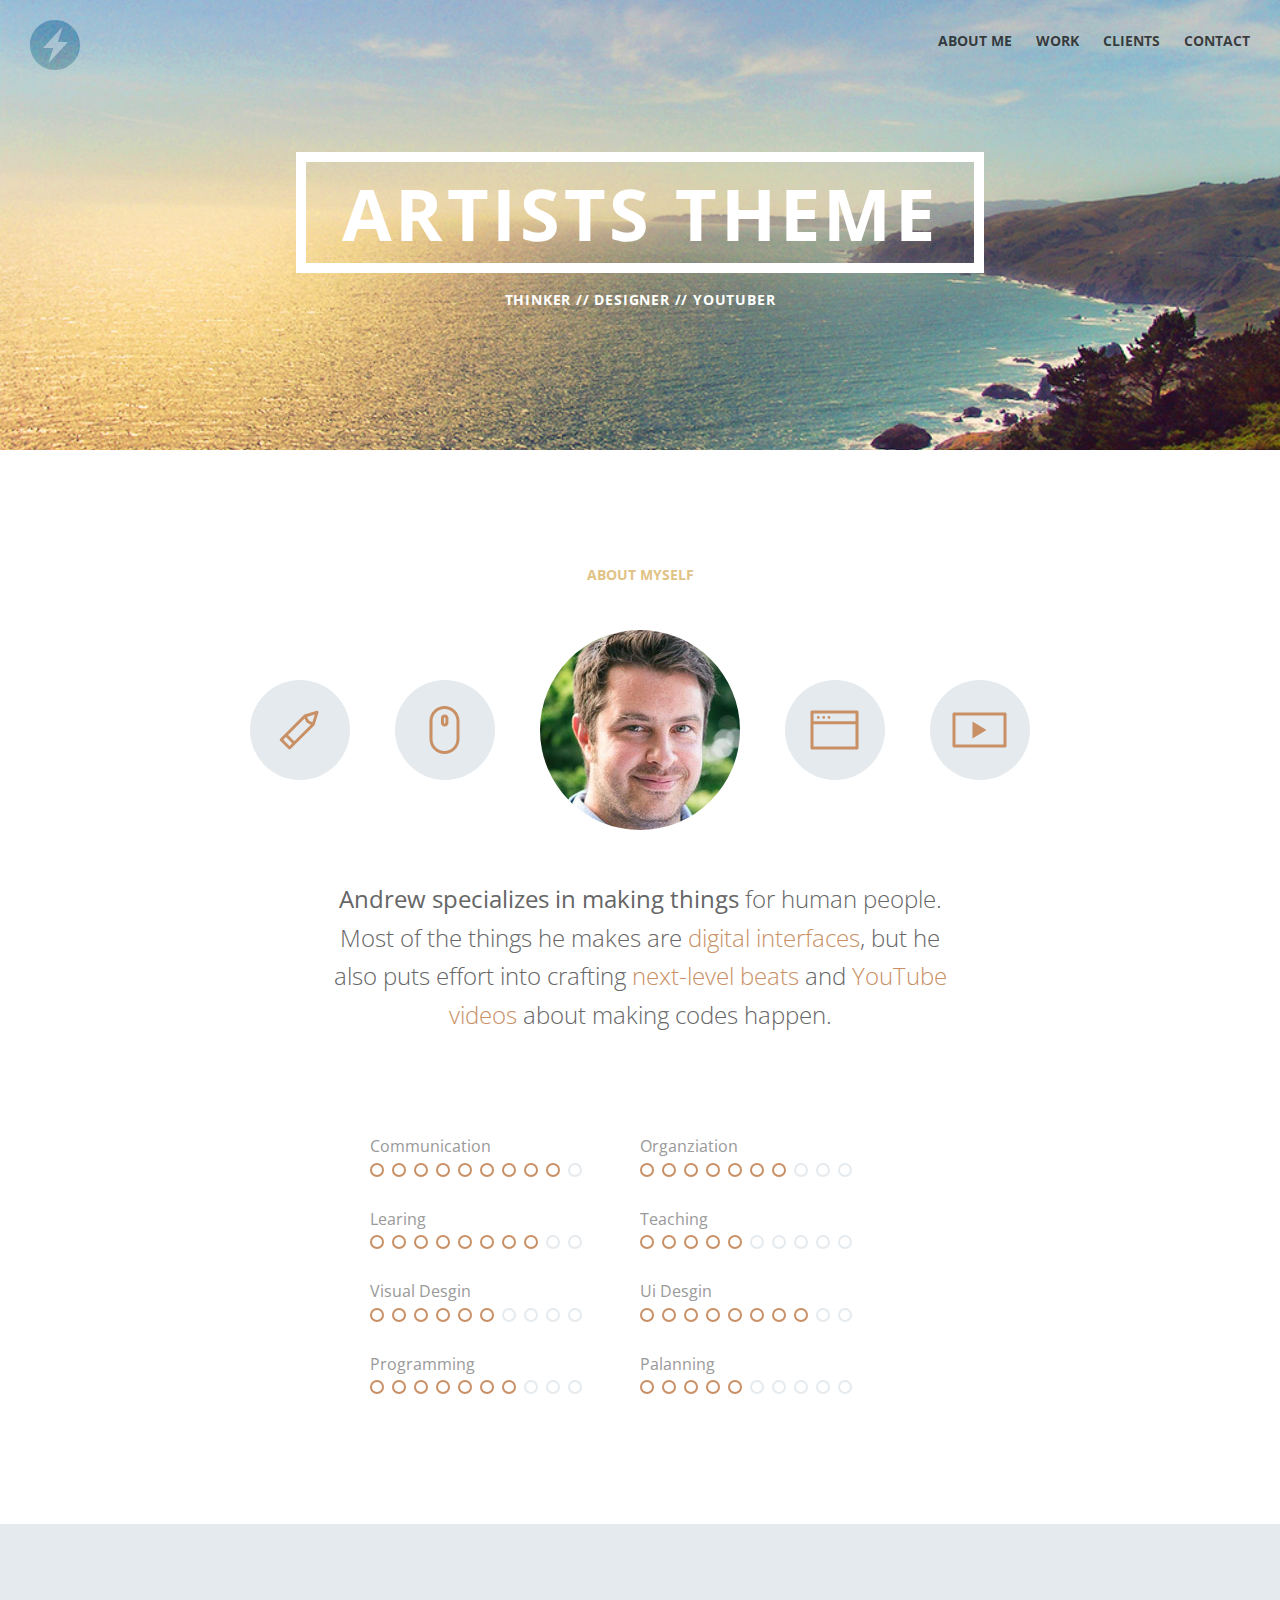
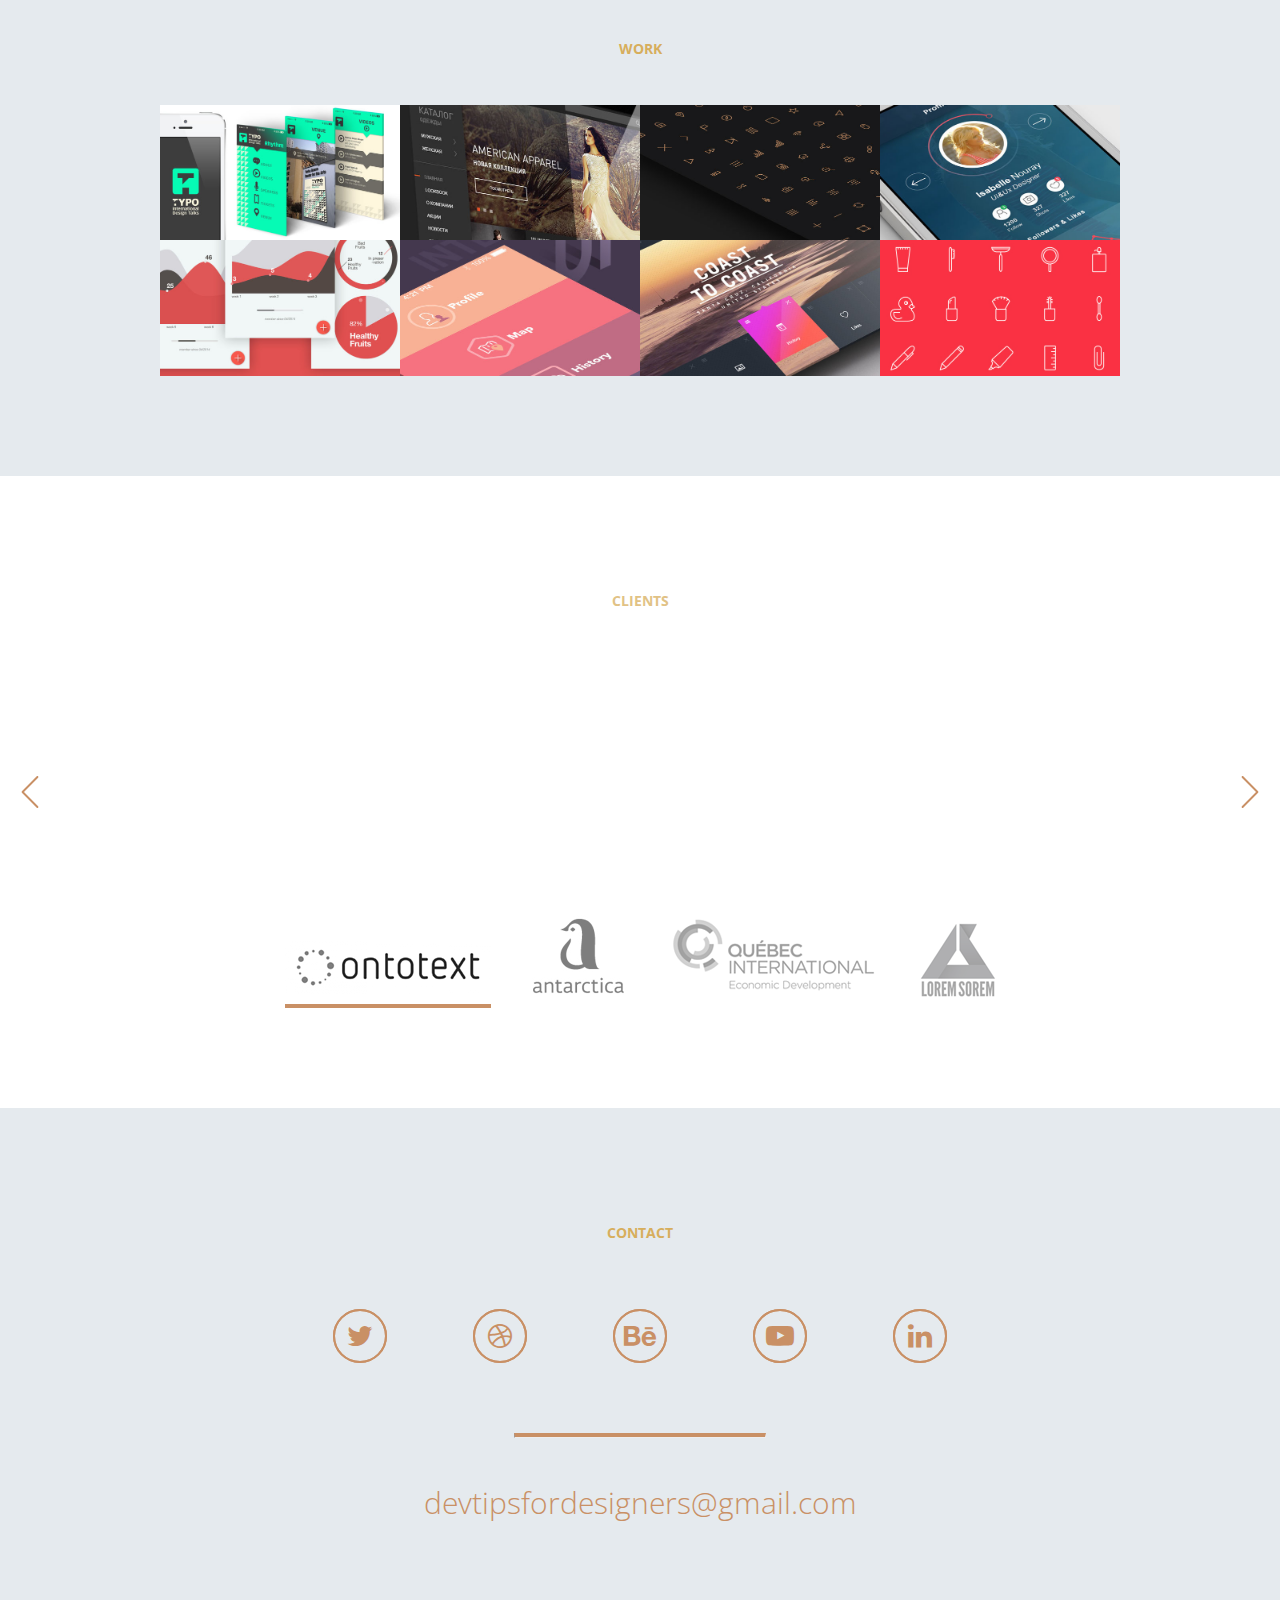
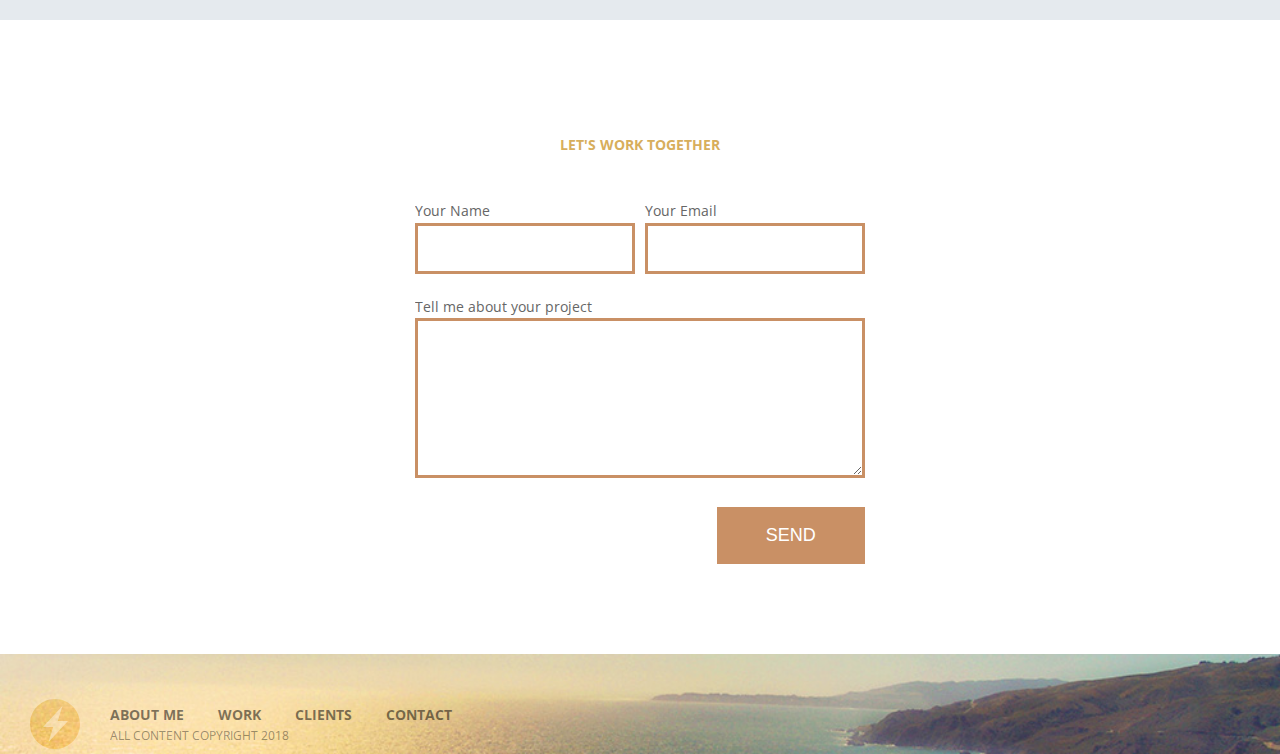
==== index.html @ e243131c "-firtstcommit-" ====
<!DOCTYPE html>
<!DOCTYPE html>
<html>
<head>
	 <meta charset="UTF-8">
    <meta name="description" content="protoflio">
  <meta name="keywords" content="HTML,CSS,XML,JavaScript">
  <meta name="author" content="Eslam Desha">
  <meta name="viewport" content="width=device-width, initial-scale=1.0">
	<title>protoflio</title>




<link href="https://fonts.googleapis.com/css?family=Open+Sans:300,400" rel="stylesheet">



  <link rel="stylesheet" type="text/css" href="css/font-awesome.min.css">
   <link rel="stylesheet" type="text/css" href=" css/animationbouncs.css">
   <link rel="stylesheet" type="text/css" href="icomoon/style.css">
 <link rel="stylesheet" type="text/css" href="css/index.css">

</head>
<body>
	<header>
		<nav>
			<a href="#about-me">About me</a>
			<a href="#work">Work</a>
			<a href="#clients">Clients</a>
			<a href="#contact">contact</a>
		</nav>
		<h1> <span>Artists Theme</span></h1>
		<p class="header-p">Thinker // Designer // YouTuber </p>
	</header>
   
 <!--
  about me  start
  --> 
	<section  class="about-me">
   		<h3 id="about-me">About Myself</h3>
   		<div class="about-img">
   			<div class="face-img">
   			</div>
   			<div class="icon-pencil">
   		    	<img src="img/icons/icon-pencil.svg">
      		</div>
   			<div class="icon-mouse">
   				<img src="img/icons/icon-mouse.svg">
   			 </div>
   			<div class="icon-browser">
   		    	<img src="img/icons/icon-browser.svg">
   			</div>
   			<div class="icon-video" >
   				<img src="img/icons/icon-video.svg">
   			</div>
   		</div>
   		<div class="about-p">
   	<p>	<strong>Andrew specializes in making things</strong> for human people. Most of the things he makes are <a>digital interfaces</a>, but he also puts effort into crafting <a>next-level beats</a> and <a>YouTube videos</a> about making codes happen.</p>
   		</div>
   		<div class="area-skills">
       <div class="skill-about">
         <div class="skill-label">communication</div>
         <div class="skill-icon skill-9">
           <span></span><span></span> <span></span> <span></span><span></span>
           <span></span><span></span> <span></span> <span></span><span></span>
         </div>
       </div> 
       <div class="skill-about">
         <div class="skill-label">organziation</div>
         <div class="skill-icon skill-7">
           <span></span><span></span> <span></span> <span></span><span></span>
           <span></span><span></span> <span></span> <span></span><span></span>
         </div>
       </div>
       <div class="skill-about">
         <div class="skill-label">learing</div>
         <div class="skill-icon skill-8">
           <span></span><span></span> <span></span> <span></span><span></span>
           <span></span><span></span> <span></span> <span></span><span></span>
         </div>
       </div>
       <div class="skill-about">
         <div class="skill-label">teaching</div>
         <div class="skill-icon skill-5">
           <span></span><span></span> <span></span> <span></span><span></span>
           <span></span><span></span> <span></span> <span></span><span></span>
         </div>
       </div>
       <div class="skill-about">
         <div class="skill-label">visual desgin</div>
         <div class="skill-icon skill-6">
           <span></span><span></span> <span></span> <span></span><span></span>
           <span></span><span></span> <span></span> <span></span><span></span>
         </div>
       </div>
       <div class="skill-about">
         <div class="skill-label">ui desgin</div>
         <div class="skill-icon skill-8">
           <span></span><span></span> <span></span> <span></span><span></span>
           <span></span><span></span> <span></span> <span></span><span></span>
         </div>
       </div>
       <div class="skill-about">
         <div class="skill-label"> Programming</div>
         <div class="skill-icon skill-7">
           <span></span><span></span> <span></span> <span></span><span></span><span></span><span></span> <span></span> <span></span><span></span>
         </div>
       </div>
       <div class="skill-about">
         <div class="skill-label"> palanning</div>
         <div class="skill-icon skill-5">
           <span></span><span></span> <span></span> <span></span><span></span>
           <span></span><span></span> <span></span> <span></span><span></span>
         </div>
       </div>
      </div>
</section>
<!--
  about me  end
  -->
<!-- start work section  
-->
<section class="section-work">
  <h3 id="work">work</h3>
  <div class="work-slider"> 

    <div class="work-wrap">
    <div class="work-container">

    <a class="theme-work" data-folder="proj-1">
      <img src="img/work/proj-1/thumb.jpg">
      <div class="theme-overlay" >
        <strong>Typo international desgin talks</strong>
        <div class="icon-zoom">
        </div>
      </div>
    </a>
    <a class="theme-work" data-folder="proj-2">
      <img src="img/work/proj-2/thumb.jpg">
      <div class="theme-overlay">
        <strong>City-in website concept</strong>
        <div class="icon-zoom"></div>
      </div>
    </a>
    <a class="theme-work" data-folder="proj-3">
      <img src="img/work/proj-3/thumb.jpg">
      <div class="theme-overlay">
        <strong>crispy icons</strong>
        <div class="icon-zoom"></div>
      </div>
    </a>

    <a class="theme-work" data-folder="proj-4">
       <img src="img/work/proj-4/thumb.jpg">
      <div class="theme-overlay">
        <strong>flat mobile ui/ux concepr</strong>
        <div class="icon-zoom"></div>
      </div>
    </a>

    <a class="theme-work" data-folder="proj-5">
      <img src="img/work/proj-5/thumb.jpg">
      <div class="theme-overlay">
        <strong>fresh it up</strong>
        <div class="icon-zoom"></div>
      </div>
    </a>
    <a class="theme-work" data-folder="proj-6">
      <img src="img/work/proj-6/thumb.jpg">
      <div class="theme-overlay">
        <strong>timeline page</strong>
        <div class="icon-zoom"></div>
      </div>
    </a>
    <a class="theme-work" data-folder="proj-7">
      <img src="img/work/proj-7/thumb.jpg">
      <div class="theme-overlay">
        <strong>wether Dashboard</strong>
        <div class="icon-zoom"></div>
      </div>
    </a>
    <a class="theme-work" data-folder="proj-8">
      <img src="img/work/proj-8/thumb.jpg">
      <div class="theme-overlay">
        <strong>stripes & co</strong>
        <div class="icon-zoom"></div>
      </div>
    </a>
  </div>
</div>

<div class="photo-wrap"> 
  <div class="photo-container">
    <div class="work-return">
      <img src="img/back-btn.png">
    </div>
    <h3 class="project-title"></h3>
   <div class="project-load"></div>

  </div>
</div>
  </div>
</section>
<!-- 
 start client section  
-->
<section class="clients" id="clients">
  <h3 class="h3-clients"> clients</h3>
<div class="clients-mobile-nav">
  <span class="client-button"></span>
  <span class="client-button"></span>
  <span class="client-button"></span>
  <span class="client-button"></span>
</div>
  <div class="client-controls">
  
    <div class="client-control-next">

      <svg version="1.1" id="Layer_1" xmlns="http://www.w3.org/2000/svg" xmlns:xlink="http://www.w3.org/1999/xlink" x="0px" y="0px" enable-background="new 0 0 40 40" xml:space="preserve">
<path d="M12.576,35.954c-0.253,0-0.507-0.097-0.7-0.292c-0.387-0.389-0.387-1.021,0-1.41L26.024,20L11.876,5.748
  c-0.387-0.389-0.387-1.02,0-1.41c0.387-0.39,1.013-0.39,1.4,0l14.847,14.957c0.387,0.389,0.387,1.021,0,1.41L13.276,35.662
  C13.083,35.857,12.83,35.954,12.576,35.954z"></path>
</svg>
    </div>
   <div class="client-control-prev">

     <svg version="1.1" id="Layer_1" xmlns="http://www.w3.org/2000/svg" xmlns:xlink="http://www.w3.org/1999/xlink" x="0px" y="0px" enable-background="new 0 0 40 40" xml:space="preserve">
<path d="M26.724,35.662L11.876,20.705c-0.387-0.389-0.387-1.02,0-1.41L26.724,4.338c0.387-0.39,1.013-0.39,1.4,0
  c0.387,0.389,0.387,1.02,0,1.41L13.976,20l14.148,14.252c0.387,0.39,0.387,1.021,0,1.41c-0.193,0.195-0.447,0.292-0.7,0.292
  C27.17,35.954,26.917,35.857,26.724,35.662z"></path>
</svg>
   </div>

  </div>
  <div class="clients-box">
    <div class="client-slide">
      <div class="client-face">
        <img src="img/clients/face-aaroni.jpg" alt="img-face">
        <strong class="client-name">Scott Summers</strong>
        <em class="client-title"> Director of Design, OnToText Ind.</em>
      </div>
      <div class="client-content">
        <div class="client-quote-mark">
          <svg version="1.1" id="Layer_1" xmlns="http://www.w3.org/2000/svg" xmlns:xlink="http://www.w3.org/1999/xlink" x="0px" y="0px" enable-background="new 0 0 55 55" xml:space="preserve">
<path d="M50.692,9.732c-12.207,6.16-18.309,14.697-18.309,25.615c0,3.64,1.147,6.733,3.443,9.28c2.295,2.548,5.01,3.821,8.146,3.821
  c2.799,0,5.123-0.979,6.971-2.939c1.848-1.959,2.771-4.367,2.771-7.223c0-2.688-0.953-5.052-2.855-7.097
  c-1.904-2.043-4.312-3.233-7.223-3.569c0-4.535,3.415-8.482,10.246-11.842L50.692,9.732z M19.87,9.732
  C7.72,15.891,1.645,24.429,1.645,35.347c0,3.64,1.134,6.733,3.401,9.28c2.268,2.548,4.968,3.821,8.104,3.821
  c2.799,0,5.136-0.979,7.013-2.939c1.875-1.959,2.813-4.367,2.813-7.223c0-2.688-0.953-5.052-2.856-7.097
  c-1.904-2.043-4.34-3.233-7.307-3.569c0-4.535,3.443-8.482,10.33-11.842L19.87,9.732z"></path>
</svg>
        </div>
       <p> <strong>While we all felt that Travis was a great</strong> asset to our team — and really worked hard to understand our products from the point of view of the customer — we also all agree he should shower more often.</p>
      </div>
    </div>
    <!-- 
      second slide 
    -->
      <div class="client-slide">
      <div class="client-face">
        <img src="img/clients/face-atariboy.jpg" alt="img-face">
        <strong class="client-name">Hank McCoy</strong>
        <em class="client-title"> Eater of Salad, Antartica Int.</em>
      </div>
      <div class="client-content">
        <div class="client-quote-mark">
          <svg version="1.1" id="Layer_1" xmlns="http://www.w3.org/2000/svg" xmlns:xlink="http://www.w3.org/1999/xlink" x="0px" y="0px" enable-background="new 0 0 55 55" xml:space="preserve">
<path d="M50.692,9.732c-12.207,6.16-18.309,14.697-18.309,25.615c0,3.64,1.147,6.733,3.443,9.28c2.295,2.548,5.01,3.821,8.146,3.821
  c2.799,0,5.123-0.979,6.971-2.939c1.848-1.959,2.771-4.367,2.771-7.223c0-2.688-0.953-5.052-2.855-7.097
  c-1.904-2.043-4.312-3.233-7.223-3.569c0-4.535,3.415-8.482,10.246-11.842L50.692,9.732z M19.87,9.732
  C7.72,15.891,1.645,24.429,1.645,35.347c0,3.64,1.134,6.733,3.401,9.28c2.268,2.548,4.968,3.821,8.104,3.821
  c2.799,0,5.136-0.979,7.013-2.939c1.875-1.959,2.813-4.367,2.813-7.223c0-2.688-0.953-5.052-2.856-7.097
  c-1.904-2.043-4.34-3.233-7.307-3.569c0-4.535,3.443-8.482,10.33-11.842L19.87,9.732z"></path>
</svg>
        </div>
       <p><strong>Working with Travis was the highlight of my career.</strong> Other moments of note were collecting the largest number of paperclips in the office, and winning a trophy for saying "uh huh, and then what?" 30 times in a row to my girlfriend without her noticing.</p>
      </div>
    </div>
    <!--
      thired slide
       -->
      <div class="client-slide">
      <div class="client-face">
        <img src="img/clients/face-jackiesaik.jpg" alt="img-face">
        <strong class="client-name">Stacy Lang</strong>
        <em class="client-title"> Social Media Girl, Quebec Int.</em>
      </div>
      <div class="client-content">
        <div class="client-quote-mark">
          <svg version="1.1" id="Layer_1" xmlns="http://www.w3.org/2000/svg" xmlns:xlink="http://www.w3.org/1999/xlink" x="0px" y="0px" enable-background="new 0 0 55 55" xml:space="preserve">
<path d="M50.692,9.732c-12.207,6.16-18.309,14.697-18.309,25.615c0,3.64,1.147,6.733,3.443,9.28c2.295,2.548,5.01,3.821,8.146,3.821
  c2.799,0,5.123-0.979,6.971-2.939c1.848-1.959,2.771-4.367,2.771-7.223c0-2.688-0.953-5.052-2.855-7.097
  c-1.904-2.043-4.312-3.233-7.223-3.569c0-4.535,3.415-8.482,10.246-11.842L50.692,9.732z M19.87,9.732
  C7.72,15.891,1.645,24.429,1.645,35.347c0,3.64,1.134,6.733,3.401,9.28c2.268,2.548,4.968,3.821,8.104,3.821
  c2.799,0,5.136-0.979,7.013-2.939c1.875-1.959,2.813-4.367,2.813-7.223c0-2.688-0.953-5.052-2.856-7.097
  c-1.904-2.043-4.34-3.233-7.307-3.569c0-4.535,3.443-8.482,10.33-11.842L19.87,9.732z"></path>
</svg>
        </div>
      <p><strong>Yea, I guess hes good at computers or something,</strong> but let me ask you this: If a cat always lands on its feet, and buttered bread always lands butter side down, what would happen if you tied buttered bread on top of a cat?</p>
      </div>
    </div>
    <!--
     foure slide
      -->
      <div class="client-slide">
      <div class="client-face">
        <img src="img/clients/face-teleject.jpg" alt="img-face">
        <strong class="client-name">Cleatus Cassidy</strong>
        <em class="client-title"> VP of Helmut, Lorem Sorem LLC.</em>
      </div>
      <div class="client-content">
        <div class="client-quote-mark">
          <svg version="1.1" id="Layer_1" xmlns="http://www.w3.org/2000/svg" xmlns:xlink="http://www.w3.org/1999/xlink" x="0px" y="0px" enable-background="new 0 0 55 55" xml:space="preserve">
<path d="M50.692,9.732c-12.207,6.16-18.309,14.697-18.309,25.615c0,3.64,1.147,6.733,3.443,9.28c2.295,2.548,5.01,3.821,8.146,3.821
  c2.799,0,5.123-0.979,6.971-2.939c1.848-1.959,2.771-4.367,2.771-7.223c0-2.688-0.953-5.052-2.855-7.097
  c-1.904-2.043-4.312-3.233-7.223-3.569c0-4.535,3.415-8.482,10.246-11.842L50.692,9.732z M19.87,9.732
  C7.72,15.891,1.645,24.429,1.645,35.347c0,3.64,1.134,6.733,3.401,9.28c2.268,2.548,4.968,3.821,8.104,3.821
  c2.799,0,5.136-0.979,7.013-2.939c1.875-1.959,2.813-4.367,2.813-7.223c0-2.688-0.953-5.052-2.856-7.097
  c-1.904-2.043-4.34-3.233-7.307-3.569c0-4.535,3.443-8.482,10.33-11.842L19.87,9.732z"></path>
</svg>
        </div>
       <p><strong>Back in old country</strong> only nerds who is playing on computers. Now all bros is wanting to make codes and junk. I lost foot in war. You dont see girls asking me about homework.</p>
      </div>
    </div>

  </div>

  <div class="clients-logos">
    <img class="client-logo" src="img/clients/logo1.png" alt="logo1.png">
    <img class="client-logo" src="img/clients/logo2.png" alt="logo2.png">
    <img class="client-logo" src="img/clients/logo3.png" alt="logo3.png">
    <img class="client-logo" src="img/clients/logo4.png" alt="logo4.png">

  </div>
</section>

<!-- 
  star icon  section 
-->
<section class="section-contact">
  <h3 id="contact" class="h3-contact">Contact</h3>
  <div class="social-links">
    <a href="#" class="icon-twitter"> </a>
    <a href="#" class="icon-dribbble"> </a>
    <a href="#" class="icon-behance"> </a>
    <a href="#" class="icon-youtube-play"> </a>
    <a href="#" class="icon-linkedin"> </a>


  </div>
  <hr class ="bar">
  <a href="" class="biglink">devtipsfordesigners@gmail.com</a>
</section>

<!-- 
  start form 
-->
<section class="form-section">
  <h3> let's work together</h3>

<form  method="POST" action="//forms.brace.io/eslamaboudesheesh@hotmail.com" class="">
  <div class="contact-info-group">
<label><span>Your Name</span>
  <input type="text" name="name" >
  </label>
  <label><span>Your Email</span>
  <input type="text" name="_replyto" >
  </label>
</div>
  <label><span>Tell me about your project</span>
  <textarea name="message"></textarea>
  </label>
  <div class="submit-wrap">
  <input type="submit" name="send" value="send" >
</div>
</form>
</section>



	<footer>
		<div class="logo-footer">
		
		<div class="contant-footer">
		<nav>
		   <a href="#about-me">About me</a>
      <a href="#work">Work</a>
      <a href="#clients">Clients</a>
      <a href="#contact">contact</a>
		</nav>

        <p class="copyright">All content CopyRight 2018</p>
      </div>
  </div>

  <script type="text/javascript" src="js/jquery-1.11.2.min.js"></script>
  <script type="text/javascript" src="js/test.js"></script>
  <script type="text/javascript" src="iconmoon/selection.json"></script>
	</footer>

</body>
</html>
---- css/animationbouncs.css ----
.animation-target {
  -webkit-animation: animation 1s linear both;
  animation: animation 1s linear both;
}

/* Generated with Bounce.js. Edit at https://goo.gl/MMDwjm */

@-webkit-keyframes animation { 
  0% { -webkit-transform: matrix3d(0, 0, 0, 0, 0, 0, 0, 0, 0, 0, 1, 0, 0, 0, 0, 1); transform: matrix3d(0, 0, 0, 0, 0, 0, 0, 0, 0, 0, 1, 0, 0, 0, 0, 1); }
  3.2% { -webkit-transform: matrix3d(0.345, 0.098, 0, 0, 0.065, 0.345, 0, 0, 0, 0, 1, 0, 0, 0, 0, 1); transform: matrix3d(0.345, 0.098, 0, 0, 0.065, 0.345, 0, 0, 0, 0, 1, 0, 0, 0, 0, 1); }
  4.5% { -webkit-transform: matrix3d(0.485, 0.163, 0, 0, 0.107, 0.485, 0, 0, 0, 0, 1, 0, 0, 0, 0, 1); transform: matrix3d(0.485, 0.163, 0, 0, 0.107, 0.485, 0, 0, 0, 0, 1, 0, 0, 0, 0, 1); }
  6.41% { -webkit-transform: matrix3d(0.673, 0.242, 0, 0, 0.158, 0.673, 0, 0, 0, 0, 1, 0, 0, 0, 0, 1); transform: matrix3d(0.673, 0.242, 0, 0, 0.158, 0.673, 0, 0, 0, 0, 1, 0, 0, 0, 0, 1); }
  9.01% { -webkit-transform: matrix3d(0.88, 0.288, 0, 0, 0.188, 0.88, 0, 0, 0, 0, 1, 0, 0, 0, 0, 1); transform: matrix3d(0.88, 0.288, 0, 0, 0.188, 0.88, 0, 0, 0, 0, 1, 0, 0, 0, 0, 1); }
  12.71% { -webkit-transform: matrix3d(1.064, 0.241, 0, 0, 0.159, 1.064, 0, 0, 0, 0, 1, 0, 0, 0, 0, 1); transform: matrix3d(1.064, 0.241, 0, 0, 0.159, 1.064, 0, 0, 0, 0, 1, 0, 0, 0, 0, 1); }
  13.51% { -webkit-transform: matrix3d(1.087, 0.221, 0, 0, 0.146, 1.087, 0, 0, 0, 0, 1, 0, 0, 0, 0, 1); transform: matrix3d(1.087, 0.221, 0, 0, 0.146, 1.087, 0, 0, 0, 0, 1, 0, 0, 0, 0, 1); }
  17.92% { -webkit-transform: matrix3d(1.139, 0.105, 0, 0, 0.07, 1.139, 0, 0, 0, 0, 1, 0, 0, 0, 0, 1); transform: matrix3d(1.139, 0.105, 0, 0, 0.07, 1.139, 0, 0, 0, 0, 1, 0, 0, 0, 0, 1); }
  18.92% { -webkit-transform: matrix3d(1.137, 0.082, 0, 0, 0.055, 1.137, 0, 0, 0, 0, 1, 0, 0, 0, 0, 1); transform: matrix3d(1.137, 0.082, 0, 0, 0.055, 1.137, 0, 0, 0, 0, 1, 0, 0, 0, 0, 1); }
  25.23% { -webkit-transform: matrix3d(1.075, -0.001, 0, 0, -0.001, 1.075, 0, 0, 0, 0, 1, 0, 0, 0, 0, 1); transform: matrix3d(1.075, -0.001, 0, 0, -0.001, 1.075, 0, 0, 0, 0, 1, 0, 0, 0, 0, 1); }
  29.03% { -webkit-transform: matrix3d(1.032, -0.015, 0, 0, -0.01, 1.032, 0, 0, 0, 0, 1, 0, 0, 0, 0, 1); transform: matrix3d(1.032, -0.015, 0, 0, -0.01, 1.032, 0, 0, 0, 0, 1, 0, 0, 0, 0, 1); }
  31.43% { -webkit-transform: matrix3d(1.012, -0.017, 0, 0, -0.011, 1.012, 0, 0, 0, 0, 1, 0, 0, 0, 0, 1); transform: matrix3d(1.012, -0.017, 0, 0, -0.011, 1.012, 0, 0, 0, 0, 1, 0, 0, 0, 0, 1); }
  34.63% { -webkit-transform: matrix3d(0.994, -0.014, 0, 0, -0.01, 0.994, 0, 0, 0, 0, 1, 0, 0, 0, 0, 1); transform: matrix3d(0.994, -0.014, 0, 0, -0.01, 0.994, 0, 0, 0, 0, 1, 0, 0, 0, 0, 1); }
  40.14% { -webkit-transform: matrix3d(0.985, -0.007, 0, 0, -0.005, 0.985, 0, 0, 0, 0, 1, 0, 0, 0, 0, 1); transform: matrix3d(0.985, -0.007, 0, 0, -0.005, 0.985, 0, 0, 0, 0, 1, 0, 0, 0, 0, 1); }
  56.46% { -webkit-transform: matrix3d(1, 0.001, 0, 0, 0.001, 1, 0, 0, 0, 0, 1, 0, 0, 0, 0, 1); transform: matrix3d(1, 0.001, 0, 0, 0.001, 1, 0, 0, 0, 0, 1, 0, 0, 0, 0, 1); }
  62.36% { -webkit-transform: matrix3d(1.002, 0.001, 0, 0, 0, 1.002, 0, 0, 0, 0, 1, 0, 0, 0, 0, 1); transform: matrix3d(1.002, 0.001, 0, 0, 0, 1.002, 0, 0, 0, 0, 1, 0, 0, 0, 0, 1); }
  81.48% { -webkit-transform: matrix3d(1, 0, 0, 0, 0, 1, 0, 0, 0, 0, 1, 0, 0, 0, 0, 1); transform: matrix3d(1, 0, 0, 0, 0, 1, 0, 0, 0, 0, 1, 0, 0, 0, 0, 1); }
  84.68% { -webkit-transform: matrix3d(1, 0, 0, 0, 0, 1, 0, 0, 0, 0, 1, 0, 0, 0, 0, 1); transform: matrix3d(1, 0, 0, 0, 0, 1, 0, 0, 0, 0, 1, 0, 0, 0, 0, 1); }
  100% { -webkit-transform: matrix3d(1, 0, 0, 0, 0, 1, 0, 0, 0, 0, 1, 0, 0, 0, 0, 1); transform: matrix3d(1, 0, 0, 0, 0, 1, 0, 0, 0, 0, 1, 0, 0, 0, 0, 1); } 
}

@keyframes animation { 
  0% { -webkit-transform: matrix3d(0, 0, 0, 0, 0, 0, 0, 0, 0, 0, 1, 0, 0, 0, 0, 1); transform: matrix3d(0, 0, 0, 0, 0, 0, 0, 0, 0, 0, 1, 0, 0, 0, 0, 1); }
  3.2% { -webkit-transform: matrix3d(0.345, 0.098, 0, 0, 0.065, 0.345, 0, 0, 0, 0, 1, 0, 0, 0, 0, 1); transform: matrix3d(0.345, 0.098, 0, 0, 0.065, 0.345, 0, 0, 0, 0, 1, 0, 0, 0, 0, 1); }
  4.5% { -webkit-transform: matrix3d(0.485, 0.163, 0, 0, 0.107, 0.485, 0, 0, 0, 0, 1, 0, 0, 0, 0, 1); transform: matrix3d(0.485, 0.163, 0, 0, 0.107, 0.485, 0, 0, 0, 0, 1, 0, 0, 0, 0, 1); }
  6.41% { -webkit-transform: matrix3d(0.673, 0.242, 0, 0, 0.158, 0.673, 0, 0, 0, 0, 1, 0, 0, 0, 0, 1); transform: matrix3d(0.673, 0.242, 0, 0, 0.158, 0.673, 0, 0, 0, 0, 1, 0, 0, 0, 0, 1); }
  9.01% { -webkit-transform: matrix3d(0.88, 0.288, 0, 0, 0.188, 0.88, 0, 0, 0, 0, 1, 0, 0, 0, 0, 1); transform: matrix3d(0.88, 0.288, 0, 0, 0.188, 0.88, 0, 0, 0, 0, 1, 0, 0, 0, 0, 1); }
  12.71% { -webkit-transform: matrix3d(1.064, 0.241, 0, 0, 0.159, 1.064, 0, 0, 0, 0, 1, 0, 0, 0, 0, 1); transform: matrix3d(1.064, 0.241, 0, 0, 0.159, 1.064, 0, 0, 0, 0, 1, 0, 0, 0, 0, 1); }
  13.51% { -webkit-transform: matrix3d(1.087, 0.221, 0, 0, 0.146, 1.087, 0, 0, 0, 0, 1, 0, 0, 0, 0, 1); transform: matrix3d(1.087, 0.221, 0, 0, 0.146, 1.087, 0, 0, 0, 0, 1, 0, 0, 0, 0, 1); }
  17.92% { -webkit-transform: matrix3d(1.139, 0.105, 0, 0, 0.07, 1.139, 0, 0, 0, 0, 1, 0, 0, 0, 0, 1); transform: matrix3d(1.139, 0.105, 0, 0, 0.07, 1.139, 0, 0, 0, 0, 1, 0, 0, 0, 0, 1); }
  18.92% { -webkit-transform: matrix3d(1.137, 0.082, 0, 0, 0.055, 1.137, 0, 0, 0, 0, 1, 0, 0, 0, 0, 1); transform: matrix3d(1.137, 0.082, 0, 0, 0.055, 1.137, 0, 0, 0, 0, 1, 0, 0, 0, 0, 1); }
  25.23% { -webkit-transform: matrix3d(1.075, -0.001, 0, 0, -0.001, 1.075, 0, 0, 0, 0, 1, 0, 0, 0, 0, 1); transform: matrix3d(1.075, -0.001, 0, 0, -0.001, 1.075, 0, 0, 0, 0, 1, 0, 0, 0, 0, 1); }
  29.03% { -webkit-transform: matrix3d(1.032, -0.015, 0, 0, -0.01, 1.032, 0, 0, 0, 0, 1, 0, 0, 0, 0, 1); transform: matrix3d(1.032, -0.015, 0, 0, -0.01, 1.032, 0, 0, 0, 0, 1, 0, 0, 0, 0, 1); }
  31.43% { -webkit-transform: matrix3d(1.012, -0.017, 0, 0, -0.011, 1.012, 0, 0, 0, 0, 1, 0, 0, 0, 0, 1); transform: matrix3d(1.012, -0.017, 0, 0, -0.011, 1.012, 0, 0, 0, 0, 1, 0, 0, 0, 0, 1); }
  34.63% { -webkit-transform: matrix3d(0.994, -0.014, 0, 0, -0.01, 0.994, 0, 0, 0, 0, 1, 0, 0, 0, 0, 1); transform: matrix3d(0.994, -0.014, 0, 0, -0.01, 0.994, 0, 0, 0, 0, 1, 0, 0, 0, 0, 1); }
  40.14% { -webkit-transform: matrix3d(0.985, -0.007, 0, 0, -0.005, 0.985, 0, 0, 0, 0, 1, 0, 0, 0, 0, 1); transform: matrix3d(0.985, -0.007, 0, 0, -0.005, 0.985, 0, 0, 0, 0, 1, 0, 0, 0, 0, 1); }
  56.46% { -webkit-transform: matrix3d(1, 0.001, 0, 0, 0.001, 1, 0, 0, 0, 0, 1, 0, 0, 0, 0, 1); transform: matrix3d(1, 0.001, 0, 0, 0.001, 1, 0, 0, 0, 0, 1, 0, 0, 0, 0, 1); }
  62.36% { -webkit-transform: matrix3d(1.002, 0.001, 0, 0, 0, 1.002, 0, 0, 0, 0, 1, 0, 0, 0, 0, 1); transform: matrix3d(1.002, 0.001, 0, 0, 0, 1.002, 0, 0, 0, 0, 1, 0, 0, 0, 0, 1); }
  81.48% { -webkit-transform: matrix3d(1, 0, 0, 0, 0, 1, 0, 0, 0, 0, 1, 0, 0, 0, 0, 1); transform: matrix3d(1, 0, 0, 0, 0, 1, 0, 0, 0, 0, 1, 0, 0, 0, 0, 1); }
  84.68% { -webkit-transform: matrix3d(1, 0, 0, 0, 0, 1, 0, 0, 0, 0, 1, 0, 0, 0, 0, 1); transform: matrix3d(1, 0, 0, 0, 0, 1, 0, 0, 0, 0, 1, 0, 0, 0, 0, 1); }
  100% { -webkit-transform: matrix3d(1, 0, 0, 0, 0, 1, 0, 0, 0, 0, 1, 0, 0, 0, 0, 1); transform: matrix3d(1, 0, 0, 0, 0, 1, 0, 0, 0, 0, 1, 0, 0, 0, 0, 1); } 
}
---- icomoon/style.css ----
@font-face {
  font-family: 'icomoon';
  src:
    url('fonts/icomoon.ttf?g0mokn') format('truetype'),
    url('fonts/icomoon.woff?g0mokn') format('woff'),
    url('fonts/icomoon.svg?g0mokn#icomoon') format('svg');
  font-weight: normal;
  font-style: normal;
}

[class^="icon-"], [class*=" icon-"] {
  /* use !important to prevent issues with browser extensions that change fonts */
  font-family: 'icomoon' !important;
  speak: none;
  font-style: normal;
  font-weight: normal;
  font-variant: normal;
  text-transform: none;
  line-height: 1;

  /* Better Font Rendering =========== */
  -webkit-font-smoothing: antialiased;
  -moz-osx-font-smoothing: grayscale;
}

.icon-twitter:before {
  content: "\f099";
}
.icon-github:before {
  content: "\f09b";
}
.icon-linkedin:before {
  content: "\f0e1";
}
.icon-youtube-play:before {
  content: "\f16a";
}
.icon-dribbble:before {
  content: "\f17d";
}
.icon-behance:before {
  content: "\f1b4";
}
---- css/index.css ----
body {
	
    font-family: 'Open Sans', sans-serif;
	 font-size: 14px;
    line-height: 1.6;
    color: #666;
    -webkit-font-smoothing: antialiased;
    -webkit-text-size-adjust: 100%;
    margin:  0 0 ;


}
::selection {
    background: #f1e2d6;
}

/* 
special style  for  p  , h3 
font-size: 14px;
font-weight: 700;
text-transform: uppercase;


*/

/*header style 
******************************************************************
*/ 
header {
	background-image:url(../img/logo.svg) , url("../img/hero-bg.jpg");
	height: 450px;
	background-position : 30px 20px, 50% 50%;
    background-repeat: no-repeat, no-repeat;
     background-size: 50px 50px, cover;
background-blend-mode: overlay, normal;
      display: block;

}

header nav {
	float: right;
	padding: 30px 30px 0 0;
}
header nav > a {
	display: inline-block;
	margin-left: 20px;
	font-weight: 700;
	text-transform: uppercase;
	font-size: 14px;
	color: rgba(0,0,0,0.7);
	text-decoration: none;

}
 header nav >a:hover {
   color: rgba(0,0,0,1);
}
 header h1 {
	text-align: center;
	font-size: 72px;
	font-weight: 700;
	color: white;
	text-transform: uppercase;
	letter-spacing: 0.05em;
    line-height: 1.0;
	margin-bottom: 20px;
	clear: both;
	padding-top: 100px;
	    display: block;
    
}
header h1 span {
    display: inline-block;
    padding: 0.2em 0.5em;
    border: white solid 10px;
}
.header-p {
	text-align: center;
	 font-size: 14px;
	font-weight: 700;
	text-transform: uppercase;
	letter-spacing: 0.8px;
	line-height: 1;
	color: white;
    
}

@media (max-width: 650px){
  header {
    background-position: 50% 20px, 50% 50%;
    height: 340px
     }
     header nav {
    float: none !important;
    text-align: center !important;
    padding-top: 90px ;
    }
    header h1 {
    padding-top: 0px;
    font-size: 40px;
} 
}



/*
about me 
*********************************************
*/
.about-me h3 {
	font-size: 14px;
	font-weight: 700;
	text-transform: uppercase;
	color: #e1c285;
	text-align: center;
	padding: 100px 0 30px;
}
.about-img {
	max-width: 780px;
	display: flex;
	margin: 0 auto;
	align-items: center;
	justify-content: space-between;
	-webkit-box-align: center;
    -moz-box-align: center;
    box-align: center;
    -webkit-align-items: center;
    overflow: hidden;
}

.about-img [class^="icon-"]  {
    height: 100px;
    width: 100px;
    background: #e5eaee;
    border-radius: 50%;
    
}
.face-img {
	width: 200px;
	height:200px;
	background-image: url(../img/andrew.jpg);
	border-radius: 50%;
	order: 3;
	background-position:center;
	-webkit-box-ordinal-group: 3;
    -moz-box-ordinal-group: 3;
    box-ordinal-group: 3;
}
.icon-pencil {
	order: 1;
}
.icon-mouse {
	order: 2;
}
.icon-browser{
	order: 4
}
.icon-video {
	order: 5;
}


@media   (max-width: 650px)
{
	.about-img {
		display: block;
		text-align: center;
	}
	
	.about-img  [class^="icon-"] {
    margin: 10px 9%;
    display: inline-block;
          }
	.about-img .face-img {
		display: block ;
		background-position: center center;
		background-repeat: no-repeat;
		margin: 0 auto 30px;
	}
}
.about-p {
    max-width: 620px;
    padding: 0  20px ;
    margin: 50px auto;
    font-size: 24px;
    text-align: center;
    font-weight: 300;

} 
.about-p a {
	
    color: #c99065;
    text-decoration: none;
    outline: 0;
    background: 0 0;
    cursor: pointer;

}

.area-skills {
	max-width: 540px;
	margin: 100px auto;
	color: #999;
   overflow: hidden;
}
@media (max-width: 541px){
	.area-skills {
		width: 220px;
	}
}
.skill-about {
	width: 270px;
	float: left;
}
.skill-label {
font-size: 16px;
text-transform: capitalize;

}
.skill-icon {
font-size: 0;
margin: 3px 0 30px;
}

.skill-icon > span  {
	display: inline-block;
	width: 14px;
	height: 14px;
	background-color: #c99065;
	margin-right: 8px;
     border-radius: 50%;
     fill: none;
}
 .skill-icon.skill-1 span:nth-child(n+2), 
 .skill-icon.skill-2 span:nth-child(n+3),
 .skill-icon.skill-3 span:nth-child(n+4),
 .skill-icon.skill-4 span:nth-child(n+5),
 .skill-icon.skill-5 span:nth-child(n+6),
 .skill-icon.skill-6 span:nth-child(n+7),
 .skill-icon.skill-7 span:nth-child(n+8),
 .skill-icon.skill-8 span:nth-child(n+9),
 .skill-icon.skill-9 span:nth-child(n+10),
 .skill-icon.skill-10 span:nth-child(n+11) {
    background: #e5eaee;
}
 .skill-icon  span::after {
    content: "";
    display: block;
    height: 10px;
    width: 10px;
    background: #fff;
    border-radius: 50%;
    margin: 2px;
}


/* 
start  work section style  
*******************************************************************************
*/
.section-work
{
	background-color: #e5eaee;
}
.section-work h3 {
    text-align: center;
    padding: 100px 0 30px;
    color: #d7ae5c;
    font-size: 14px;
    font-weight: 700;
    text-transform: uppercase;
}
.work-container {
	max-width: 960px;
	margin: 0px auto;
	padding-bottom: 100px;
	overflow: hidden;

}
.theme-work {
	display: block;
	width: 25%;
	float: left;
	position: relative;
	background-position: center center;
	background-repeat: no-repeat;
	background-size: cover;
	cursor: pointer;
	overflow: hidden;
	perspective: 300px;
	
}
.theme-work img {
  max-width: 100%;
  vertical-align: top;
}
@media (max-width: 760px)
{
	.theme-work {
		width: 50%;
	}

}

@media (max-width: 460px)
{
	.theme-overlay  strong {
font-weight: 200 !important;
font-size: 18px !important;
}
}

.theme-overlay {
	position: absolute;
	top: 100%;
	bottom: 0;
	left: 0;
	right: 0;
	background: rgba(201, 144, 101, 0.9);
	height: 100%;
    transform: matrix3d(0, 0, 0, 0, 0, 0, 0, 0, 0, 0, 1, 0, 0, 0, 0, 1);
	text-align: center;
	display: flex;
	align-items: center;
	justify-content: space-around;
}
	/*
	transition: all 0.5s;
	transform: rotatex(90deg);
	transform-origin: center top;
	*/
.theme-work:hover {
	z-index: 2;
}
.theme-work:hover  .theme-overlay
{
	position: absolute;
	top: 0;
	bottom: 0;
	left: 0;
	right: 0;
	background: rgba(201, 144, 101, 0.9);
 /*   transform: rotatex(0deg);*/
  -webkit-animation: animation 1s linear both;
  animation: animation 1s linear both;
  z-index: 2;

}
.theme-overlay  strong {
    display: block;
    padding: 0px 20px;
    color: white;
    font-weight: 300;
    font-size: 24px;
    text-transform: uppercase;
    line-height: 1.2;
}

/* work slider
**************************************

 */ 
 .section-work {
 	overflow-x: hidden;
 }

.work-slider
{
	width: 200%;
	position: relative;
	left: 0%;
	transition: all 800ms ;
}
.work-wrap , .photo-wrap {
	width: 50%;
	float: left;

}
.photo-container {
max-width: 600px;
margin: 0px auto;
position: relative;
display: none;
}
.photo-container h3 {
font-size: 24px;
	font-weight: 700;
	text-transform: uppercase;
	color: #e1c285;
	text-align: left;
	line-height: 1.2;
	padding: 0 !important;
	margin-top: 12px !important;
	margin-bottom: 12px !important;
}
.work-return {
	position: relative;
}
.work-return img {
	width: 40px;
	height: 40px;
	cursor: pointer;
	opacity: 0.5;
	transition: opacity 0.2s ease;
     position: absolute;
     top: -4px;
     bottom: 0;
     right: 0;
     left: -60px;
}
.work-return img:hover {
	opacity: 1;
}
.photo-container img {
	max-width: 100%;

}

@media (max-width: 740px)
{
	.work-return img {	
    	left: 0;
	}
	.photo-container h3 {
		margin-left: 60px !important;

	}
}


.slides .proj1  p {

font-size: 14px;
line-height: 1.6;
color: #666;
margin: 0 0 20px 0;
font-family: 'Open Sans', sans-serif;

}
/*
clients style start 
*********************************************
*/
.clients {
	position: relative;
	overflow: hidden;
}

 .h3-clients {
	font-size: 14px;
	font-weight: 700;
	text-transform: uppercase;
	color: #e1c285;
	text-align: center;
	padding: 100px 0 30px;
}

.clients-box { 
width: 100%;
position: relative;
}
.client-slide {
	max-width: 750px;
	margin:   50px auto ;
	position: relative;
	
	z-index: 1;
	display: none;
	 transform: matrix3d(0, 0, 0, 0, 0, 0, 0, 0, 0, 0, 1, 0, 0, 0, 0, 1);

}
.clients-box .active-client {
display: flex ;
webkit-animation: animation 1s linear both;
  animation: animation 1s linear both;
}
.client-face {
min-width: 300px;
text-align: center;

}
.client-face img {
	max-width: 100px;
	border-radius: 50%;
}
.client-face  .client-name {
	display: block;
	text-transform: uppercase;
	font-weight: 400;
	letter-spacing: 1px;
}
.client-face .client-title
{
	font-style: normal;
	font-size: 12px;
	color: #999;
}
.client-content  {
font-size: 18px;
line-height: 36px;
font-weight: 300;
font-family: 'Open Sans', sans-serif;
margin-top: -10px;
position: relative;
}
.client-content .client-quote-mark {
    position: absolute;
    top: -1px;
    left: -13px;
    height: 60px;
    width: 60px;
    z-index: -1;
}
.client-quote-mark svg path {
	stroke: #EEDDD0;
	fill: #EEDDD0;
}
.client-content strong {
	font-weight: bold;
}
.client-controls {
    position: absolute;
    top: 0px;
    right: 0px;
    bottom: 0px;
    left: 0px;
    z-index: 2;

}
.client-controls .client-control-prev {
    position: absolute;
    top: 50%;
    left: 10px;
}
.client-controls .client-control-next {
    position: absolute;
    top: 50%;
    right: 10px;
}
.client-controls > div {
    height: 40px;
    width: 40px;
    margin-top: -20px;
    cursor: pointer;
} 
.client-controls > div path {
    fill: #c99065;
}
.clients-logos {
position: relative;
z-index: 3;
max-width: 750px;
margin: 50px auto 100px;
display: flex;
align-items: flex-end;
justify-content: space-around;
}
.clients-logos .client-logo {
    cursor: pointer;
    margin: 0px 20px;
    padding-bottom: 10px;
    opacity: 0.5;
}

.active-client-logo {
    opacity: 1 !important;
    border-bottom: 4px solid #c99065;
}
/*
client mobile nav
*/
.clients-mobile-nav
{
	text-align: center;
	overflow: hidden;
	display: none;
	z-index: 3;
}
.clients-mobile-nav  span 
{
	cursor: pointer;
	display: inline-block;
	width: 16px;
	height : 16px;
	border-radius: 50%;
	border:  2px solid  #E5EAEE;
	margin: 0px 10px ;
}
.clients-mobile-active 
{
	border:  2px solid #C99065 !important;
}

/* 
responsive clinet
********************************* 
*/ 
@media  (max-width: 750px)
{
	.client-controls
	{
		display: none;
	}
	.clients-box
	{
        overflow: hidden;

	}
	.h3-clients {
    font-size: 14px;
    font-weight: 700;
    text-transform: uppercase;
    color: #e1c285;
    text-align: center;
    padding: 53px 0 30px;
}

	.client-slide {

position: relative;
margin-left: 0px;
left: auto;
flex-direction: column;

    }
    .client-face
    {
    	margin-bottom: 20px;
    	order: 1;
    }
    .client-content {
    	padding: 0px 30px;
    	max-width: 400px;
    	margin: 0px auto;
    	order: 2;
    }
    .client-quote-mark {
    	left: 16px !important;
         top: -1px !important;
    }
    .clients-logos {
    	display: none;
}
.clients-mobile-nav
{
	display: block;
}
}

/*
section contact 
***************************************************************************
*/
.section-contact{ 
	background-color: #e5eaee;
		text-align: center;
padding-bottom: 100px;
overflow: hidden;
display: block;
 }

.section-contact h3 {
    text-align: center;
    padding: 100px 0 30px;
    color: #d7ae5c;
    font-size: 14px;
    font-weight: 700;
    text-transform: uppercase;
}
.social-links {
	max-width: 700px;
	margin: 0px auto 50px;
	display: flex;
	justify-content: space-around;
	    flex-wrap: wrap;
}
.section-contact .social-links a {
display: block;
border:2px solid #c99065;
	margin: 20px;
	text-decoration: none;
    color: #c99065;
 width:50px;
 height: 50px;
 line-height: 50px;
 border-radius: 50%;
 font-size: 28px;
 position: relative;

}
.social-links a::after {

    content: "";
    display: block;
    position: absolute;
    top: 0px;
    right: 0px;
    bottom: 0px;
    left: 0px;
    border: 2px solid #c99065;
    border-radius: 50%;
    margin: -2px;
    opacity: 1;
    -webkit-transition: all 0.15s ease-out 0s;
    -moz-transition: all 0.15s ease-out 0s;
    transition: all 0.15s ease-out 0s;

}
.social-links a:hover::after {

    -webkit-transform: scale(1.5);
    -moz-transform: scale(1.5);
    -ms-transform: scale(1.5);
    -o-transform: scale(1.5);
    transform: scale(1.5);
    opacity: 0;
}

.section-contact .bar
{
	width: 250px;
height: 0px;
border-top: 4px solid #c99065;
margin: 0px auto 50px;

}
.section-contact .biglink {
color: #c99065;
text-decoration: none;
display: inline-block;
font-size: 72px;
font-weight: 300;
line-height: 1;
width: 90%;
margin: 0 auto;
}

.biglink:hover{
    color: #e3c6b1;
}

@media (max-width: 480px)
{
	section h3 
	{
    padding: 50px 0 50px !important;
    	}

.section-contact .biglink  {
font-size: 17px !important;
}
.section-contact .social-links a:last-of-type {
	margin-right: 8px;
}
}
@media (min-width: 768px)
{
	.section-contact .biglink  {
font-size: 30px ;
}
}

/*
form-section
***********************************
*/
.form-section h3 {
	   text-align: center;
    padding: 100px 0 30px;
    color: #d7ae5c;
    font-size: 14px;
    font-weight: 700;
    text-transform: uppercase;
}
.form-section  form{
	max-width: 450px;
	margin: 0 auto 90px;
	overflow: hidden;
}
.form-section  form input , textarea{
border: 3px solid #c99065;
width: 100%;
 box-sizing: border-box;
 padding: 15px;


}
.form-section  form  input:focus , textarea:focus
{
	outline: none;
	border:3px solid #e1c285;
}
.form-section  form  textarea{
height: 12em;
}
.form-section  form label {
	display: block;
	margin-bottom: 22px;
}
.form-section  form label span {
	display: block;
}
.submit-wrap {
	text-align: right;
}
.form-section  form [type="submit"]
{
	background:#c99065;
	color: white;
	cursor: pointer;
	font-size: 18px;
	text-transform: uppercase;
	width: 33%
}
.form-section  form [type="submit"]:hover
{
	background-color: #e1c285;
}

 .form-section .contact-info-group label
 {
 width: 50%;
 box-sizing: border-box;
 float: left;

 }
 .form-section .contact-info-group label:nth-child(1)
 {
 	padding-right: 5px;
 }
  .form-section .contact-info-group label:nth-child(2)
 {
 	padding-left: 5px;
 }
 @media (max-width: 480px)
 {
.contact-info-group label:nth-child(1) 
, .contact-info-group label:nth-child(2) {

    padding: 0 !important;
    width: 100%;

}

.form-section  form [type="submit"]
{
	background:#c99065;
	color: white;
	cursor: pointer;
	font-size: 18px;
	text-transform: uppercase;
	width: 100%;

}
.form-section form {
	padding-left: 20px;
padding-right: 20px
}
 }


/*footer
********************************************************************************
*/
footer {
	background-image:url(../img/logo.svg) , url("../img/hero-bg.jpg");
	background-position : 30px 45px, 50% 50%;
    background-repeat: no-repeat, no-repeat;
     background-size: 50px 50px, cover;
background-blend-mode: overlay, normal;
      display: block;

}




 footer .logo-footer {
	padding:  50px 30px ;
    display: block;
}

 
 footer .contant-footer{
float: left;
    margin-left: 80px;
        display: block;


}
footer .logo-footer :after {
    content: "";
    display: table;
    clear: both;
}
 footer .contant-footer .copyright {
 	margin: 0;
 	text-transform: uppercase;;
 	font-size: 12px;
 	color: rgba(0,0,0,0.4);

 }
 footer .contant-footer nav a {
 	font-weight: 700;
	text-transform: uppercase;
	font-size: 14px;
	color: rgba(0,0,0,0.5);
	text-decoration: none;
	margin-right: 30px;
	display:inline-block;
 }
  footer .contant-footer nav a:hover {
  	color: rgba(0,0,0,0.7);
}

@media (max-width: 700px)
{
	 footer .logo-footer {
padding: 50px 30px 124px 30px;
	clear: both;
}
}




/* 
Spinner loadinh 
**************************************
*/

.loader,
.loader:before,
.loader:after {
  border-radius: 50%;
  width: 2.5em;
  height: 2.5em;
  -webkit-animation-fill-mode: both;
  animation-fill-mode: both;
  -webkit-animation: load7 1.8s infinite ease-in-out;
  animation: load7 1.8s infinite ease-in-out;
}
.loader {
  color: #ffffff;
  font-size: 10px;
  margin: 80px auto;
  position: relative;
  text-indent: -9999em;
  -webkit-transform: translateZ(0);
  -ms-transform: translateZ(0);
  transform: translateZ(0);
  -webkit-animation-delay: -0.16s;
  animation-delay: -0.16s;
}
.loader:before,
.loader:after {
  content: '';
  position: absolute;
  top: 0;
}
.loader:before {
  left: -3.5em;
  -webkit-animation-delay: -0.32s;
  animation-delay: -0.32s;
}
.loader:after {
  left: 3.5em;
}
@-webkit-keyframes load7 {
  0%,
  80%,
  100% {
    box-shadow: 0 2.5em 0 -1.3em;
  }
  40% {
    box-shadow: 0 2.5em 0 0;
  }
}
@keyframes load7 {
  0%,
  80%,
  100% {
    box-shadow: 0 2.5em 0 -1.3em;
  }
  40% {
    box-shadow: 0 2.5em 0 0;
  }
}
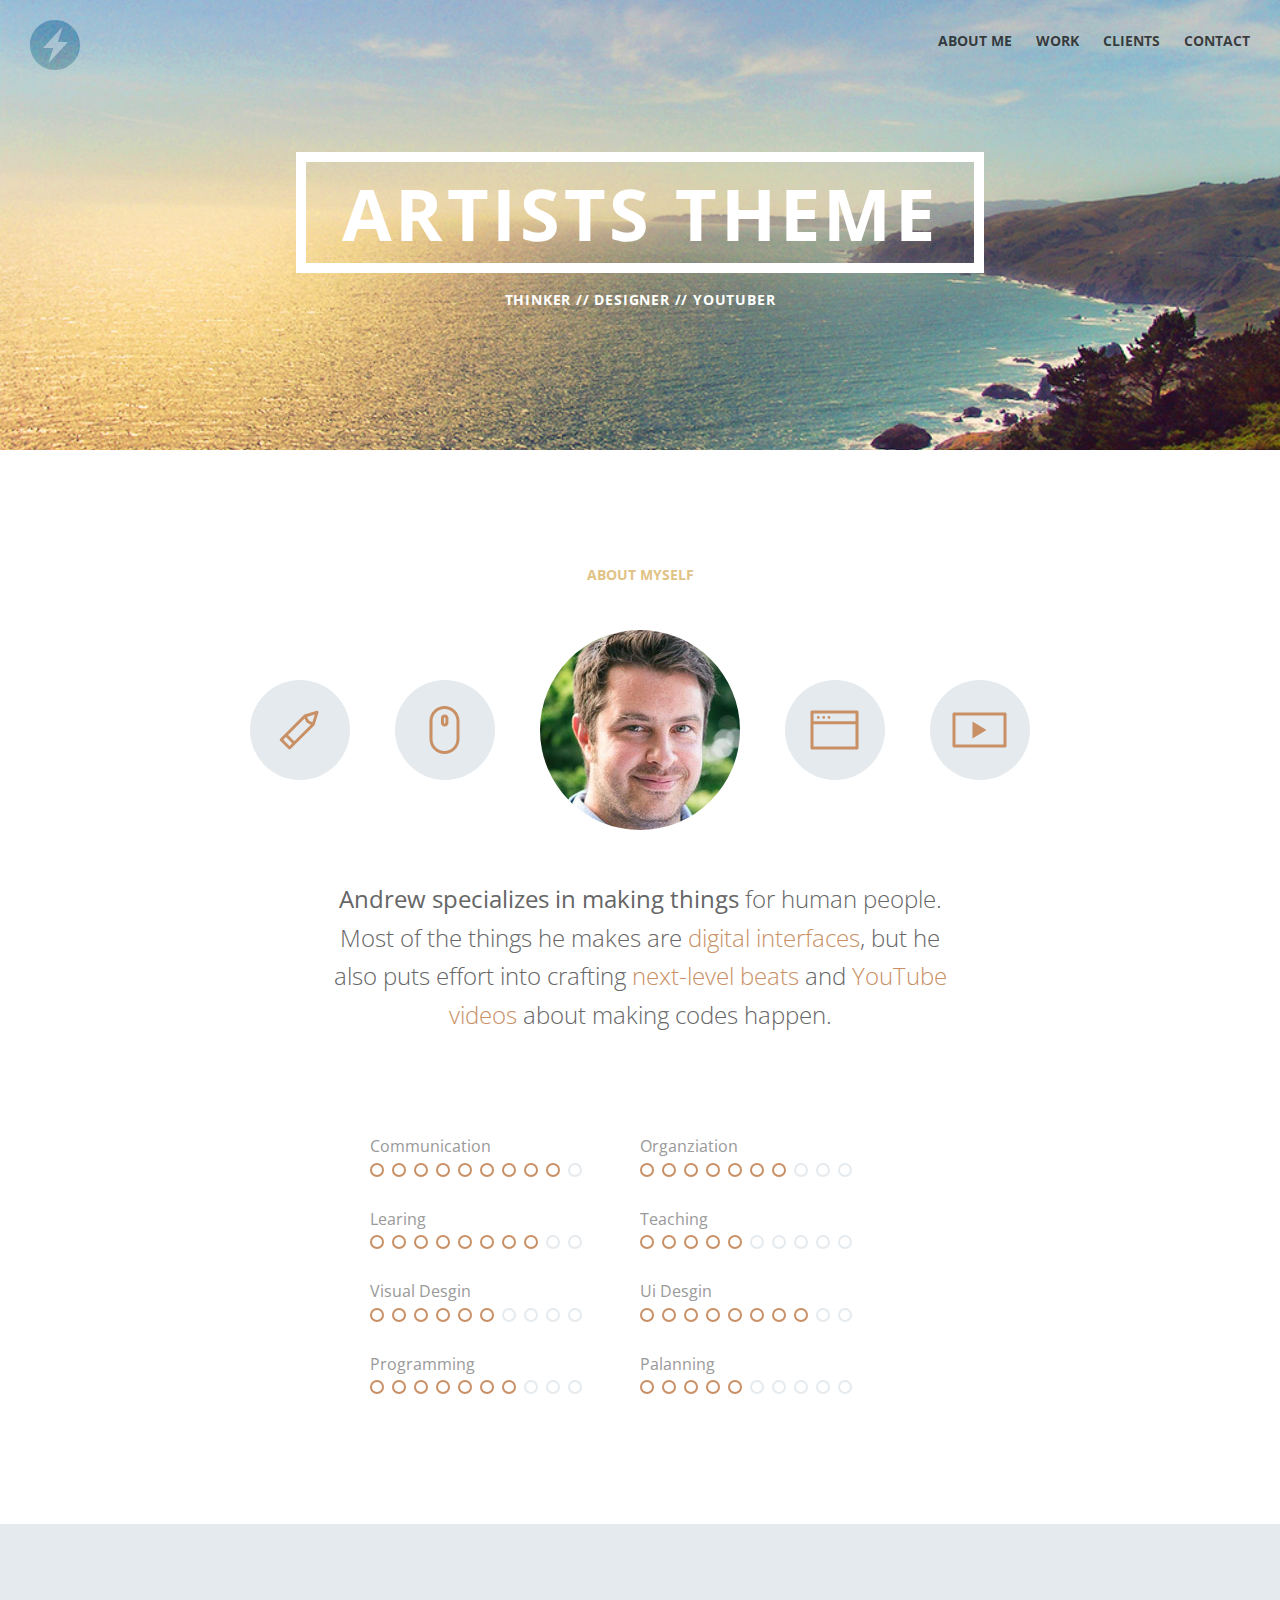
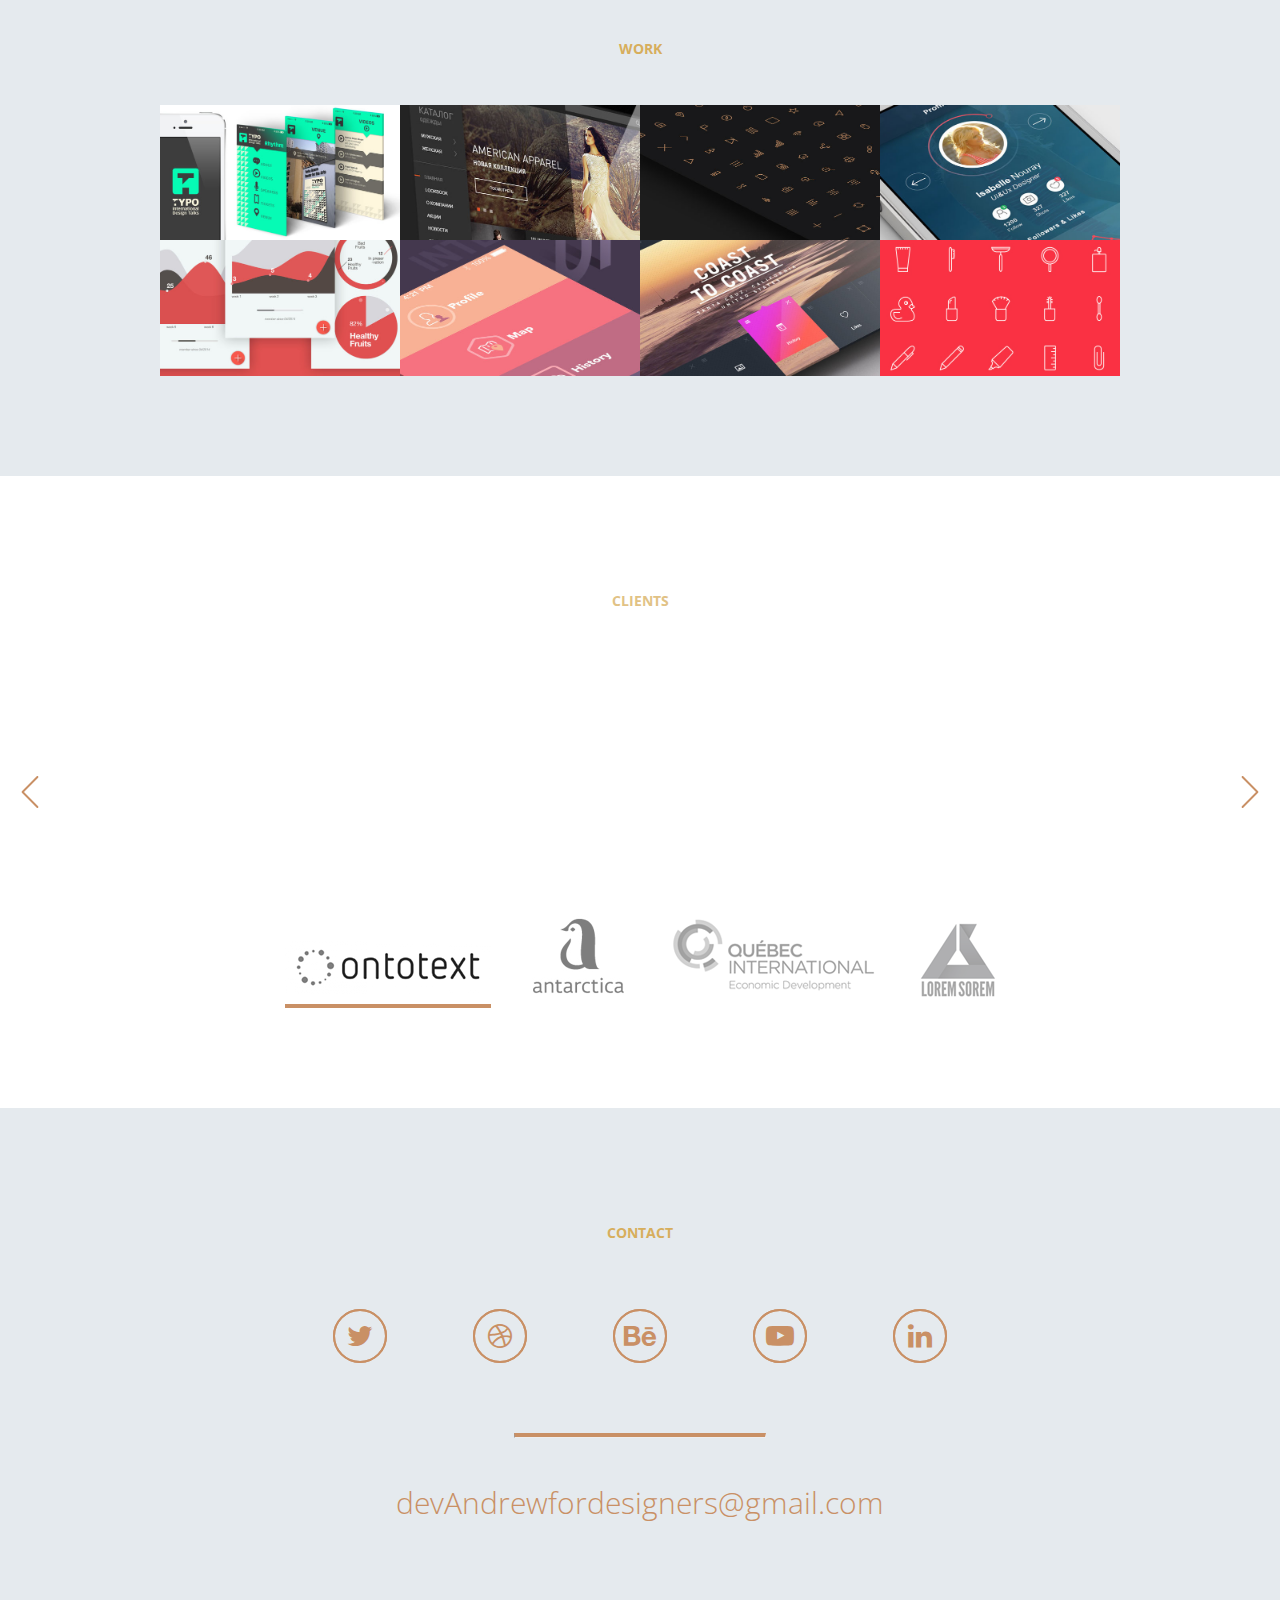
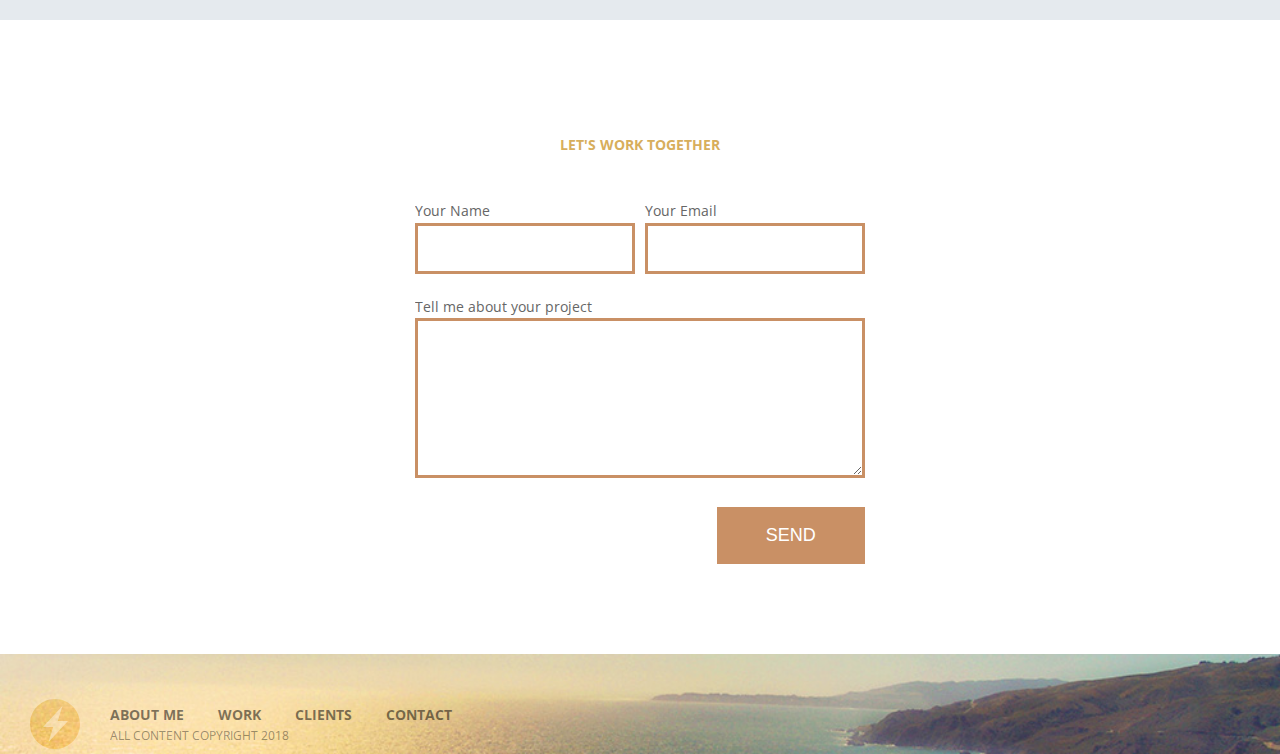
==== commit 9d0d61d1: "-chnagcontent-" ====
--- a/index.html
+++ b/index.html
@@ -251,7 +251,7 @@
   c-1.904-2.043-4.34-3.233-7.307-3.569c0-4.535,3.443-8.482,10.33-11.842L19.87,9.732z"></path>
 </svg>
         </div>
-       <p> <strong>While we all felt that Travis was a great</strong> asset to our team — and really worked hard to understand our products from the point of view of the customer — we also all agree he should shower more often.</p>
+       <p> <strong>While we all felt that Andrew was a great</strong> asset to our team — and really worked hard to understand our products from the point of view of the customer — we also all agree he should shower more often.</p>
       </div>
     </div>
     <!-- 
@@ -274,7 +274,7 @@
   c-1.904-2.043-4.34-3.233-7.307-3.569c0-4.535,3.443-8.482,10.33-11.842L19.87,9.732z"></path>
 </svg>
         </div>
-       <p><strong>Working with Travis was the highlight of my career.</strong> Other moments of note were collecting the largest number of paperclips in the office, and winning a trophy for saying "uh huh, and then what?" 30 times in a row to my girlfriend without her noticing.</p>
+       <p><strong>Working with Andrew was the highlight of my career.</strong> Other moments of note were collecting the largest number of paperclips in the office, and winning a trophy for saying "uh huh, and then what?" 30 times in a row to my girlfriend without her noticing.</p>
       </div>
     </div>
     <!--
@@ -350,7 +350,7 @@
 
   </div>
   <hr class ="bar">
-  <a href="" class="biglink">devtipsfordesigners@gmail.com</a>
+  <a href="" class="biglink">devAndrewfordesigners@gmail.com</a>
 </section>
 
 <!-- 
